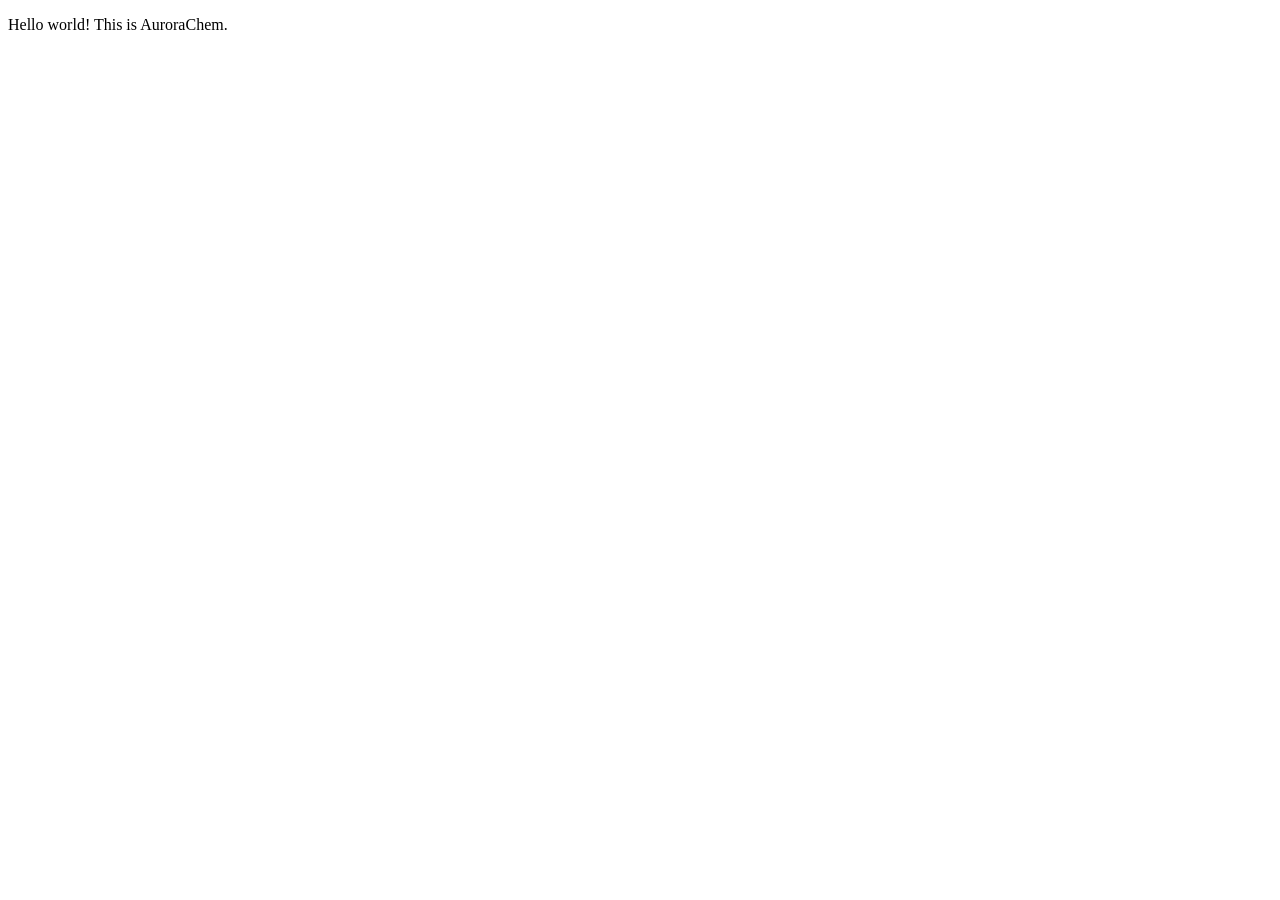
==== index.html @ a44dce05 "Updating website, A. Turner" ====
<!doctype html>
<html class="no-js" lang="">
    <head>
        <meta charset="utf-8">
        <meta http-equiv="x-ua-compatible" content="ie=edge">
        <title></title>
        <meta name="description" content="">
        <meta name="viewport" content="width=device-width, initial-scale=1">
        <link rel="apple-touch-icon" href="apple-touch-icon.png">
        
        <link rel="stylesheet" href="css/styles.css">
        <script src="js/modernizr-2.8.3.min.js"></script>
    </head>
    <body>
        <p>Hello world! This is AuroraChem.</p>


        <script src="https://ajax.googleapis.com/ajax/libs/jquery/2.2.4/jquery.min.js"></script>
        <script>window.jQuery || document.write('<script src="js/jquery-{{JQUERY_VERSION}}.min.js"><\/script>')</script>
        <script src="js/script.js"></script>
    </body>
</html>
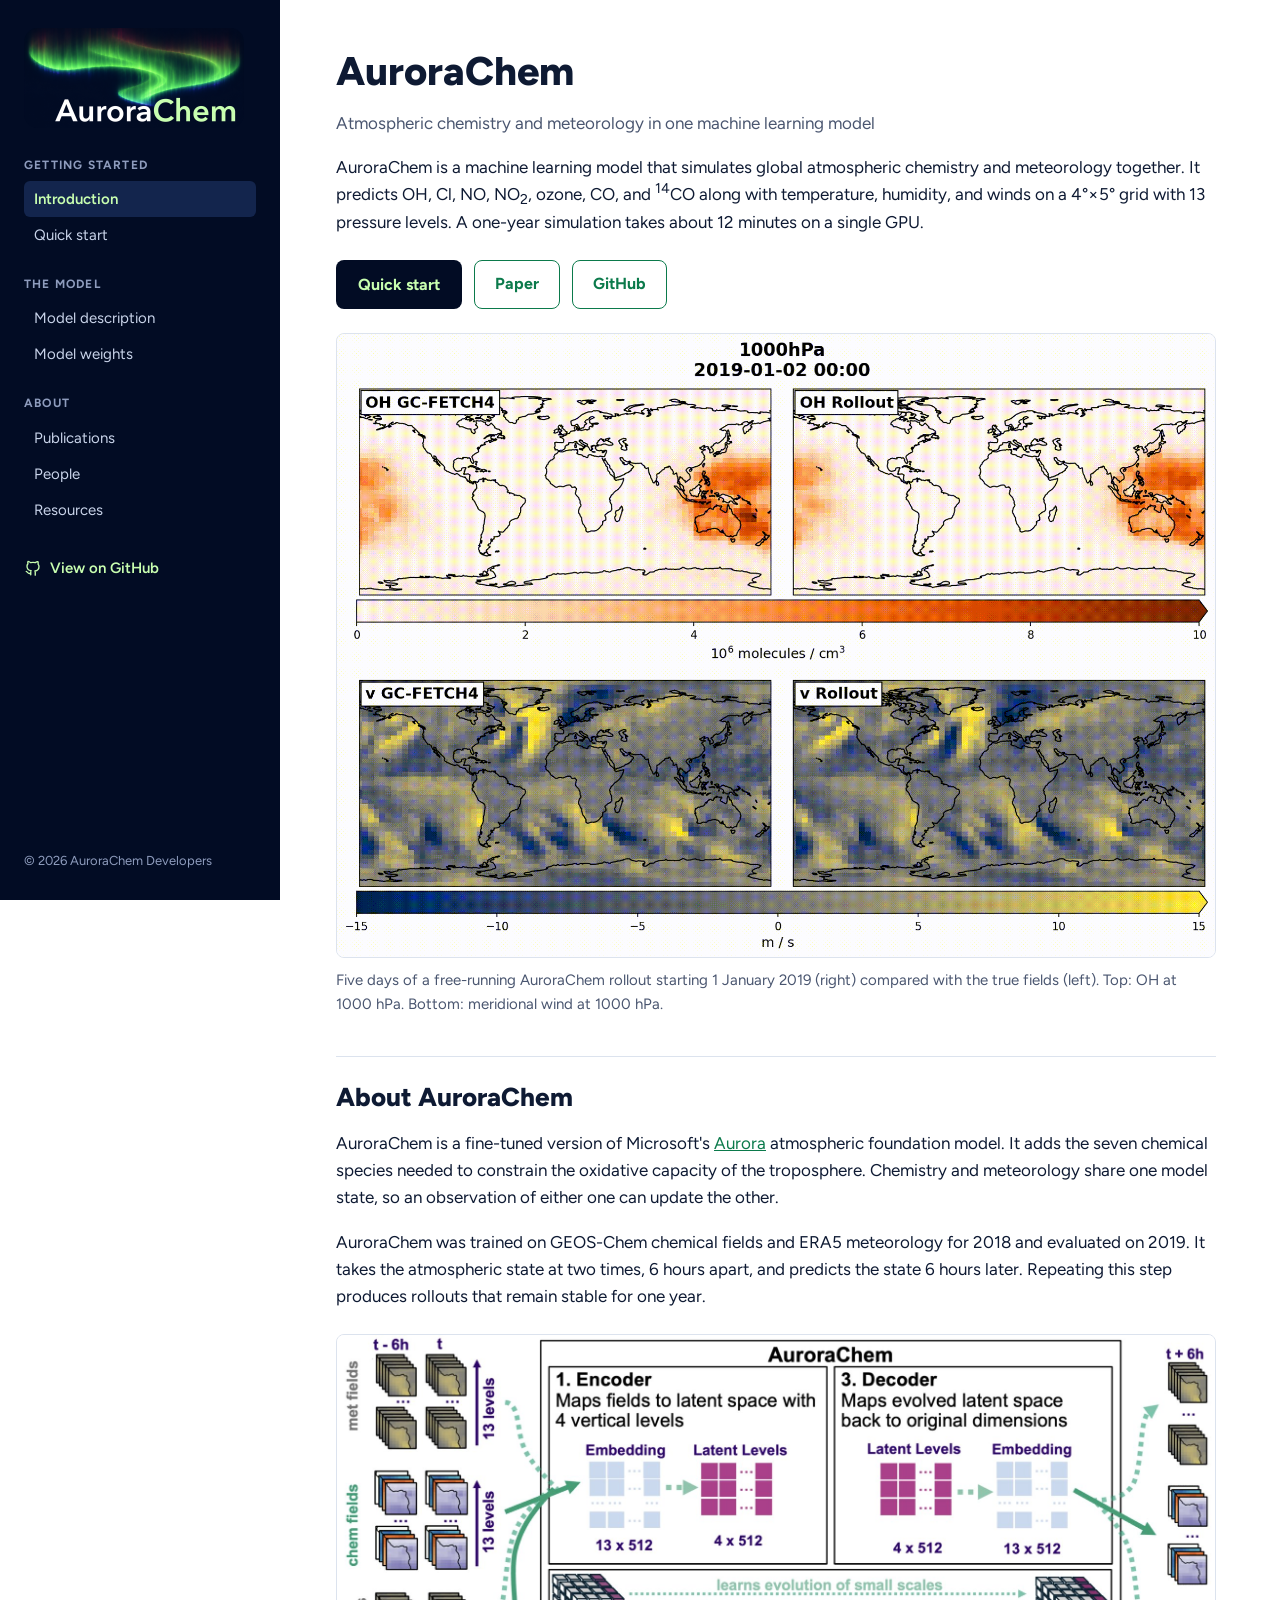
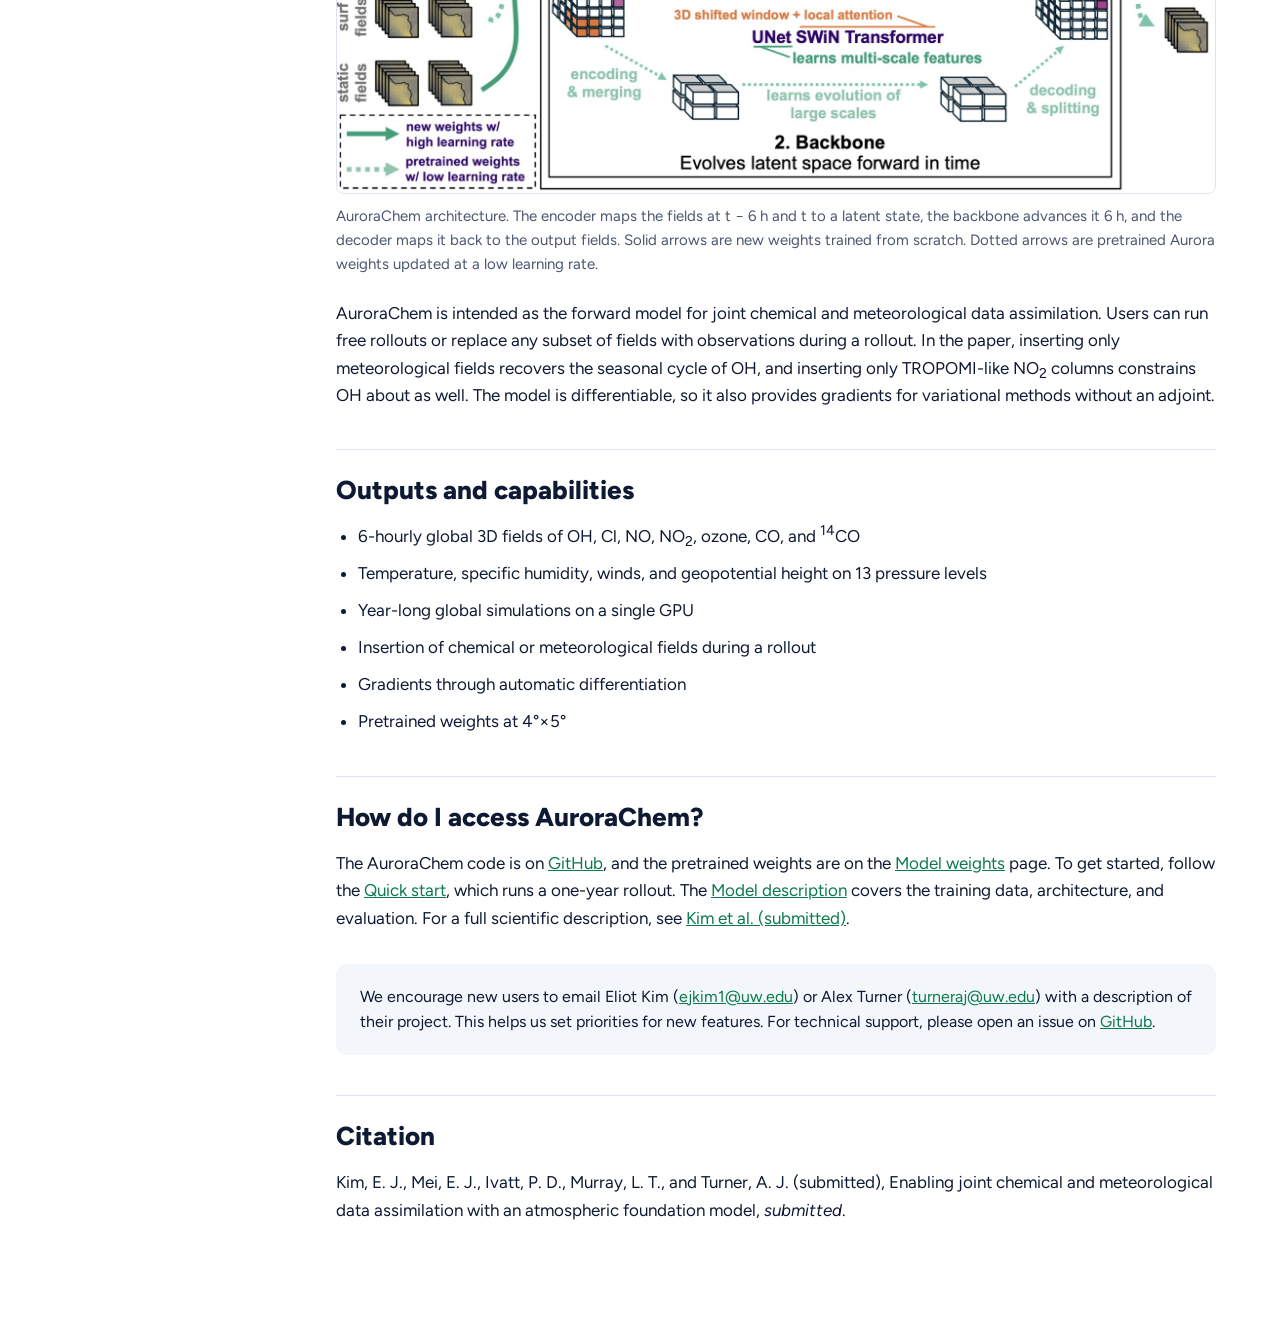
==== commit 31a06363: "Updating website, A. Turner" ====
--- a/index.html
+++ b/index.html
@@ -1,22 +1,110 @@
 <!doctype html>
-<html class="no-js" lang="">
-    <head>
-        <meta charset="utf-8">
-        <meta http-equiv="x-ua-compatible" content="ie=edge">
-        <title></title>
-        <meta name="description" content="">
-        <meta name="viewport" content="width=device-width, initial-scale=1">
-        <link rel="apple-touch-icon" href="apple-touch-icon.png">
-        
-        <link rel="stylesheet" href="css/styles.css">
-        <script src="js/modernizr-2.8.3.min.js"></script>
-    </head>
-    <body>
-        <p>Hello world! This is AuroraChem.</p>
+<html lang="en">
+<head>
+  <meta charset="utf-8">
+  <meta name="viewport" content="width=device-width, initial-scale=1">
+  <title>AuroraChem</title>
+  <meta name="description" content="AuroraChem is a machine learning model that simulates global atmospheric chemistry and meteorology together.">
+  <link rel="icon" href="images/logo.ico">
+  <link rel="preconnect" href="https://fonts.googleapis.com">
+  <link rel="preconnect" href="https://fonts.gstatic.com" crossorigin>
+  <link href="https://fonts.googleapis.com/css2?family=Figtree:wght@400;500;600;700;800&amp;family=JetBrains+Mono:wght@400;500&amp;display=swap" rel="stylesheet">
+  <link rel="stylesheet" href="css/style.css">
+</head>
+<body>
+  <div class="layout">
+    <aside class="sidebar" id="sidebar">
+      <div class="sidebar-top">
+        <a class="logo" href="index.html" aria-label="AuroraChem home">
+          <img src="images/logo-web.png" alt="AuroraChem" width="880" height="400">
+        </a>
+        <button class="menu-toggle" type="button" aria-label="Open menu" aria-expanded="false" aria-controls="sidebar-menu">
+          <svg width="22" height="22" viewBox="0 0 24 24" fill="none" stroke="currentColor" stroke-width="2" stroke-linecap="round" aria-hidden="true"><path d="M4 6h16M4 12h16M4 18h16"></path></svg>
+        </button>
+      </div>
+      <div class="sidebar-menu" id="sidebar-menu">
+      <nav class="nav" aria-label="Site">
+        <div>
+          <div class="nav-label">Getting started</div>
+          <a href="index.html" aria-current="page">Introduction</a>
+          <a href="quick-start.html">Quick start</a>
+        </div>
+        <div>
+          <div class="nav-label">The model</div>
+          <a href="model.html">Model description</a>
+          <a href="model-weights.html">Model weights</a>
+        </div>
+        <div>
+          <div class="nav-label">About</div>
+          <a href="publications.html">Publications</a>
+          <a href="people.html">People</a>
+          <a href="resources.html">Resources</a>
+        </div>
+      </nav>
+      <a class="github-link" href="https://github.com/AuroraChem"><svg width="18" height="18" viewBox="0 0 24 24" fill="none" stroke="currentColor" stroke-width="1.8" stroke-linecap="round" stroke-linejoin="round" aria-hidden="true"><path d="M9 19c-4 1.5-4-2-6-2.5m12 5v-3.5c0-1 .1-1.4-.5-2 2.8-.3 5.5-1.4 5.5-6a4.6 4.6 0 0 0-1.3-3.2 4.2 4.2 0 0 0-.1-3.2s-1.1-.3-3.5 1.3a12 12 0 0 0-6.2 0C6.5 2.8 5.4 3.1 5.4 3.1a4.2 4.2 0 0 0-.1 3.2A4.6 4.6 0 0 0 4 9.5c0 4.6 2.7 5.7 5.5 6-.6.6-.6 1.2-.5 2V21"></path></svg> View on GitHub</a>
+      <div class="copyright">&copy; 2026 AuroraChem Developers</div>
+      </div>
+    </aside>
 
+    <main class="content">
+      <div class="content-inner">
+        <h1>AuroraChem</h1>
+        <p class="lede">Atmospheric chemistry and meteorology in one machine learning model</p>
 
-        <script src="https://ajax.googleapis.com/ajax/libs/jquery/2.2.4/jquery.min.js"></script>
-        <script>window.jQuery || document.write('<script src="js/jquery-{{JQUERY_VERSION}}.min.js"><\/script>')</script>
-        <script src="js/script.js"></script>
-    </body>
+        <p>AuroraChem is a machine learning model that simulates global atmospheric chemistry and meteorology together. It predicts OH, Cl, NO, NO<sub>2</sub>, ozone, CO, and <sup>14</sup>CO along with temperature, humidity, and winds on a 4&deg;&times;5&deg; grid with 13 pressure levels. A one-year simulation takes about 12 minutes on a single GPU.</p>
+
+        <div class="button-row">
+          <a class="button button-primary" href="quick-start.html">Quick start</a>
+          <a class="button button-secondary" href="publications.html">Paper</a>
+          <a class="button button-secondary" href="https://github.com/AuroraChem">GitHub</a>
+        </div>
+
+        <figure>
+          <img src="images/vid1-aurora.gif" alt="Animation comparing true and AuroraChem fields of 1000 hPa OH and meridional wind over five days in January 2019" width="1648" height="1168">
+          <figcaption>Five days of a free-running AuroraChem rollout starting 1 January 2019 (right) compared with the true fields (left). Top: OH at 1000&nbsp;hPa. Bottom: meridional wind at 1000&nbsp;hPa.</figcaption>
+        </figure>
+
+        <h2>About AuroraChem</h2>
+        <p>AuroraChem is a fine-tuned version of Microsoft's <a href="https://github.com/microsoft/aurora">Aurora</a> atmospheric foundation model. It adds the seven chemical species needed to constrain the oxidative capacity of the troposphere. Chemistry and meteorology share one model state, so an observation of either one can update the other.</p>
+        <p>AuroraChem was trained on GEOS-Chem chemical fields and ERA5 meteorology for 2018 and evaluated on 2019. It takes the atmospheric state at two times, 6 hours apart, and predicts the state 6 hours later. Repeating this step produces rollouts that remain stable for one year.</p>
+        <figure>
+          <img src="images/fig1-architecture.jpg" alt="Schematic of the AuroraChem encoder, backbone, and decoder" width="1800" height="939" loading="lazy">
+          <figcaption>AuroraChem architecture. The encoder maps the fields at t&nbsp;&minus;&nbsp;6&nbsp;h and t to a latent state, the backbone advances it 6&nbsp;h, and the decoder maps it back to the output fields. Solid arrows are new weights trained from scratch. Dotted arrows are pretrained Aurora weights updated at a low learning rate.</figcaption>
+        </figure>
+        <p>AuroraChem is intended as the forward model for joint chemical and meteorological data assimilation. Users can run free rollouts or replace any subset of fields with observations during a rollout. In the paper, inserting only meteorological fields recovers the seasonal cycle of OH, and inserting only TROPOMI-like NO<sub>2</sub> columns constrains OH about as well. The model is differentiable, so it also provides gradients for variational methods without an adjoint.</p>
+
+        <h2>Outputs and capabilities</h2>
+        <ul>
+          <li>6-hourly global 3D fields of OH, Cl, NO, NO<sub>2</sub>, ozone, CO, and <sup>14</sup>CO</li>
+          <li>Temperature, specific humidity, winds, and geopotential height on 13 pressure levels</li>
+          <li>Year-long global simulations on a single GPU</li>
+          <li>Insertion of chemical or meteorological fields during a rollout</li>
+          <li>Gradients through automatic differentiation</li>
+          <li>Pretrained weights at 4&deg;&times;5&deg;</li>
+        </ul>
+
+        <h2>How do I access AuroraChem?</h2>
+        <p>The AuroraChem code is on <a href="https://github.com/AuroraChem">GitHub</a>, and the pretrained weights are on the <a href="model-weights.html">Model weights</a> page. To get started, follow the <a href="quick-start.html">Quick start</a>, which runs a one-year rollout. The <a href="model.html">Model description</a> covers the training data, architecture, and evaluation. For a full scientific description, see <a href="publications.html">Kim et al. (submitted)</a>.</p>
+
+        <div class="callout">
+          We encourage new users to email Eliot Kim (<a href="mailto:ejkim1@uw.edu">ejkim1@uw.edu</a>) or Alex Turner (<a href="mailto:turneraj@uw.edu">turneraj@uw.edu</a>) with a description of their project. This helps us set priorities for new features. For technical support, please open an issue on <a href="https://github.com/AuroraChem">GitHub</a>.
+        </div>
+
+        <h2>Citation</h2>
+        <p>Kim, E. J., Mei, E. J., Ivatt, P. D., Murray, L. T., and Turner, A. J. (submitted), Enabling joint chemical and meteorological data assimilation with an atmospheric foundation model, <i>submitted</i>.</p>
+      </div>
+    </main>
+  </div>
+  <script>
+    (function () {
+      var sb = document.getElementById('sidebar');
+      var btn = sb.querySelector('.menu-toggle');
+      btn.addEventListener('click', function () {
+        var open = sb.classList.toggle('open');
+        btn.setAttribute('aria-expanded', open ? 'true' : 'false');
+        btn.setAttribute('aria-label', open ? 'Close menu' : 'Open menu');
+      });
+    })();
+  </script>
+</body>
 </html>
--- a/css/style.css
+++ b/css/style.css
@@ -0,0 +1,364 @@
+/* AuroraChem site styles */
+
+:root {
+  --navy: #020C24;
+  --navy-2: #13254D;
+  --ink: #0E1A33;
+  --muted: #4A5670;
+  --line: #DCE3EE;
+  --surface: #F3F6FA;
+  --green: #0B7A4B;
+  --green-dark: #075C38;
+  --aurora: #C8FFB0;
+  --side-text: #C9D4EA;
+  --side-label: #8E9CBD;
+  --mono: "JetBrains Mono", ui-monospace, SFMono-Regular, Menlo, monospace;
+}
+
+* { box-sizing: border-box; }
+
+html { scroll-behavior: smooth; }
+
+body {
+  margin: 0;
+  font-family: "Figtree", system-ui, -apple-system, "Segoe UI", sans-serif;
+  color: var(--ink);
+  background: #FFFFFF;
+  line-height: 1.6;
+}
+
+a { color: var(--green); }
+a:hover { color: var(--green-dark); }
+
+img { max-width: 100%; height: auto; display: block; }
+
+/* ---------- Layout ---------- */
+
+.layout {
+  display: flex;
+  min-height: 100vh;
+}
+
+.sidebar {
+  flex: 0 0 280px;
+  background: var(--navy);
+  color: var(--side-text);
+  padding: 28px 24px;
+  display: flex;
+  flex-direction: column;
+  gap: 28px;
+  position: sticky;
+  top: 0;
+  height: 100vh;
+  overflow-y: auto;
+}
+
+.sidebar .logo img { width: 100%; max-width: 220px; }
+
+.nav { display: flex; flex-direction: column; gap: 22px; font-size: 15px; }
+
+.nav-label {
+  font-size: 12px;
+  font-weight: 700;
+  letter-spacing: 0.1em;
+  text-transform: uppercase;
+  color: var(--side-label);
+  margin-bottom: 6px;
+}
+
+.nav a {
+  display: block;
+  padding: 6px 10px;
+  border-radius: 6px;
+  color: var(--side-text);
+  text-decoration: none;
+}
+
+.nav a:hover { background: var(--navy-2); color: #FFFFFF; }
+
+.nav a[aria-current="page"] {
+  background: var(--navy-2);
+  color: var(--aurora);
+  font-weight: 600;
+}
+
+.github-link {
+  display: inline-flex;
+  align-items: center;
+  gap: 8px;
+  color: var(--aurora);
+  text-decoration: none;
+  font-weight: 600;
+  font-size: 15px;
+}
+
+.github-link:hover { color: #FFFFFF; }
+
+.copyright { font-size: 13px; color: var(--side-label); margin-top: auto; }
+
+.content {
+  flex: 1 1 auto;
+  min-width: 0;
+  padding: 48px clamp(20px, 5vw, 56px) 88px;
+}
+
+.content-inner { max-width: 880px; }
+.content-inner.wide { max-width: 1100px; }
+
+/* Mobile: sidebar becomes a top bar with a toggle menu */
+.menu-toggle { display: none; }
+
+@media (max-width: 860px) {
+  .layout { flex-direction: column; }
+  .sidebar {
+    position: static;
+    height: auto;
+    flex: none;
+    padding: 16px 20px;
+    gap: 16px;
+  }
+  .sidebar-top {
+    display: flex;
+    align-items: center;
+    justify-content: space-between;
+    gap: 16px;
+  }
+  .sidebar .logo img { max-width: 150px; }
+  .menu-toggle {
+    display: inline-flex;
+    align-items: center;
+    justify-content: center;
+    width: 44px;
+    height: 44px;
+    background: transparent;
+    border: 1.5px solid #5D6E94;
+    border-radius: 8px;
+    color: var(--aurora);
+    cursor: pointer;
+  }
+  .sidebar-menu { display: none; flex-direction: column; gap: 20px; }
+  .sidebar.open .sidebar-menu { display: flex; }
+  .copyright { margin-top: 0; }
+}
+
+@media (min-width: 861px) {
+  .sidebar-menu { display: flex; flex-direction: column; gap: 28px; flex: 1; }
+}
+
+/* ---------- Typography ---------- */
+
+h1 { margin: 0 0 16px; font-size: clamp(30px, 4vw, 40px); font-weight: 800; line-height: 1.15; }
+h2 {
+  margin: 40px 0 12px;
+  padding-top: 24px;
+  border-top: 1px solid var(--line);
+  font-size: 26px;
+  font-weight: 800;
+  line-height: 1.25;
+}
+h3 { margin: 0 0 8px; font-size: 18px; font-weight: 700; }
+
+.lede { font-size: 18px; color: var(--muted); margin: 0 0 8px; }
+
+.content p, .content li { font-size: 17px; }
+.content ul, .content ol { padding-left: 22px; }
+.content li + li { margin-top: 10px; }
+
+.muted { color: var(--muted); }
+
+sub, sup { line-height: 0; }
+
+/* ---------- Components ---------- */
+
+.button-row { display: flex; flex-wrap: wrap; gap: 12px; margin: 24px 0 8px; }
+
+.button {
+  display: inline-block;
+  padding: 12px 22px;
+  border-radius: 8px;
+  font-weight: 700;
+  font-size: 16px;
+  text-decoration: none;
+}
+
+.button-primary { background: var(--navy); color: var(--aurora); }
+.button-primary:hover { background: var(--navy-2); color: var(--aurora); }
+
+.button-secondary { color: var(--green); border: 1.5px solid var(--green); padding: 10.5px 20px; }
+.button-secondary:hover { background: var(--surface); }
+
+figure { margin: 24px 0; }
+figure img { border: 1px solid var(--line); border-radius: 8px; width: 100%; }
+figcaption { margin-top: 10px; font-size: 15px; color: var(--muted); }
+
+.stat-grid {
+  display: grid;
+  grid-template-columns: repeat(auto-fit, minmax(220px, 1fr));
+  gap: 16px;
+  margin: 20px 0;
+}
+
+.stat {
+  background: var(--surface);
+  border-radius: 10px;
+  padding: 18px 20px;
+}
+
+.stat-label { font-size: 15px; color: var(--muted); }
+.stat-value { font-size: 30px; font-weight: 800; line-height: 1.2; }
+.stat-note { font-size: 15px; color: var(--muted); margin-left: 8px; font-weight: 400; }
+
+.card-grid {
+  display: grid;
+  grid-template-columns: repeat(auto-fit, minmax(280px, 1fr));
+  gap: 16px;
+  margin: 20px 0;
+}
+
+.card {
+  border: 1px solid var(--line);
+  border-radius: 10px;
+  padding: 20px 22px;
+}
+
+.card ul { margin: 0; padding-left: 20px; }
+.card li { font-size: 16px; color: var(--muted); }
+.card li + li { margin-top: 6px; }
+
+a.card { display: block; text-decoration: none; color: var(--ink); }
+a.card:hover { border-color: var(--green); background: var(--surface); }
+a.card .card-title { font-size: 18px; font-weight: 700; color: var(--green); }
+a.card .card-text { font-size: 15px; color: var(--muted); }
+
+.callout {
+  background: var(--surface);
+  border-radius: 10px;
+  padding: 20px 24px;
+  margin: 32px 0 0;
+  font-size: 16px;
+}
+
+pre, code { font-family: var(--mono); }
+
+pre {
+  margin: 0;
+  background: var(--navy);
+  color: #E6ECF7;
+  border-radius: 8px;
+  padding: 16px 20px;
+  font-size: 14px;
+  line-height: 1.55;
+  overflow-x: auto;
+}
+
+:not(pre) > code {
+  background: var(--surface);
+  border-radius: 4px;
+  padding: 1px 6px;
+  font-size: 0.9em;
+}
+
+.table-wrap {
+  overflow-x: auto;
+  border: 1px solid var(--line);
+  border-radius: 10px;
+  margin: 16px 0;
+}
+
+table { width: 100%; border-collapse: collapse; font-size: 15px; min-width: 620px; }
+th { text-align: left; background: var(--surface); font-weight: 700; }
+th, td { padding: 12px 16px; vertical-align: top; }
+tbody tr { border-top: 1px solid var(--line); }
+
+.badge {
+  display: inline-block;
+  font-size: 13px;
+  font-weight: 700;
+  color: var(--navy);
+  background: var(--aurora);
+  border-radius: 4px;
+  padding: 2px 8px;
+}
+
+/* Quick start steps */
+.content .steps { list-style: none; padding: 0; margin: 32px 0 0; counter-reset: step; }
+.steps > li { display: flex; gap: 20px; margin: 0 0 36px; counter-increment: step; }
+.steps > li::before {
+  content: counter(step);
+  flex: 0 0 40px;
+  height: 40px;
+  border-radius: 50%;
+  background: var(--navy);
+  color: var(--aurora);
+  display: flex;
+  align-items: center;
+  justify-content: center;
+  font-weight: 800;
+}
+.steps .step-body { flex: 1; min-width: 0; }
+.steps h3 { font-size: 22px; margin: 4px 0 8px; }
+
+/* Model page: overview text with an on-this-page list beside it */
+.overview-toc { display: flex; flex-wrap: wrap; gap: 24px 48px; align-items: flex-start; }
+.overview-text { flex: 999 1 420px; min-width: 0; }
+.overview-text h2 { margin-top: 0; padding-top: 0; border-top: 0; }
+.toc { flex: 1 1 180px; max-width: 240px; font-size: 15px; padding-top: 8px; }
+.toc-label { font-size: 12px; font-weight: 700; letter-spacing: 0.1em; text-transform: uppercase; color: var(--muted); margin-bottom: 10px; }
+.toc a { display: block; padding: 4px 0 4px 14px; text-decoration: none; border-left: 1px solid var(--line); }
+.toc a:hover { border-left-color: var(--green); }
+
+@media (max-width: 860px) {
+  .toc { max-width: none; }
+}
+
+/* Publications */
+.content .pub-list { list-style: none; padding: 0; margin: 16px 0; }
+.pub-list li { padding: 16px 0; border-bottom: 1px solid var(--line); margin: 0; }
+.pub-list li:last-child { border-bottom: 0; }
+
+.pub-feature {
+  display: flex;
+  flex-wrap: wrap;
+  gap: 20px;
+  align-items: flex-start;
+  border: 1px solid var(--line);
+  border-radius: 12px;
+  padding: 24px;
+  margin: 16px 0;
+}
+.pub-feature .pub-text { flex: 1 1 420px; min-width: 0; }
+.pub-feature img { flex: 0 0 200px; width: 200px; border: 1px solid var(--line); border-radius: 6px; }
+.pub-title { font-size: 19px; font-weight: 700; line-height: 1.35; margin: 8px 0 6px; }
+
+/* People */
+.people-grid {
+  display: grid;
+  grid-template-columns: repeat(auto-fill, minmax(190px, 1fr));
+  gap: 32px 24px;
+  margin: 32px 0;
+}
+.person { text-align: center; }
+.avatar {
+  width: 140px;
+  height: 140px;
+  margin: 0 auto 14px;
+  border-radius: 50%;
+  background: var(--navy-2);
+  color: var(--aurora);
+  display: flex;
+  align-items: center;
+  justify-content: center;
+  font-size: 40px;
+  font-weight: 800;
+  object-fit: cover;
+}
+.person-name { font-size: 18px; font-weight: 700; }
+.person-affil { font-size: 15px; color: var(--muted); }
+
+.contact {
+  display: flex;
+  flex-wrap: wrap;
+  justify-content: space-between;
+  align-items: center;
+  gap: 16px;
+}
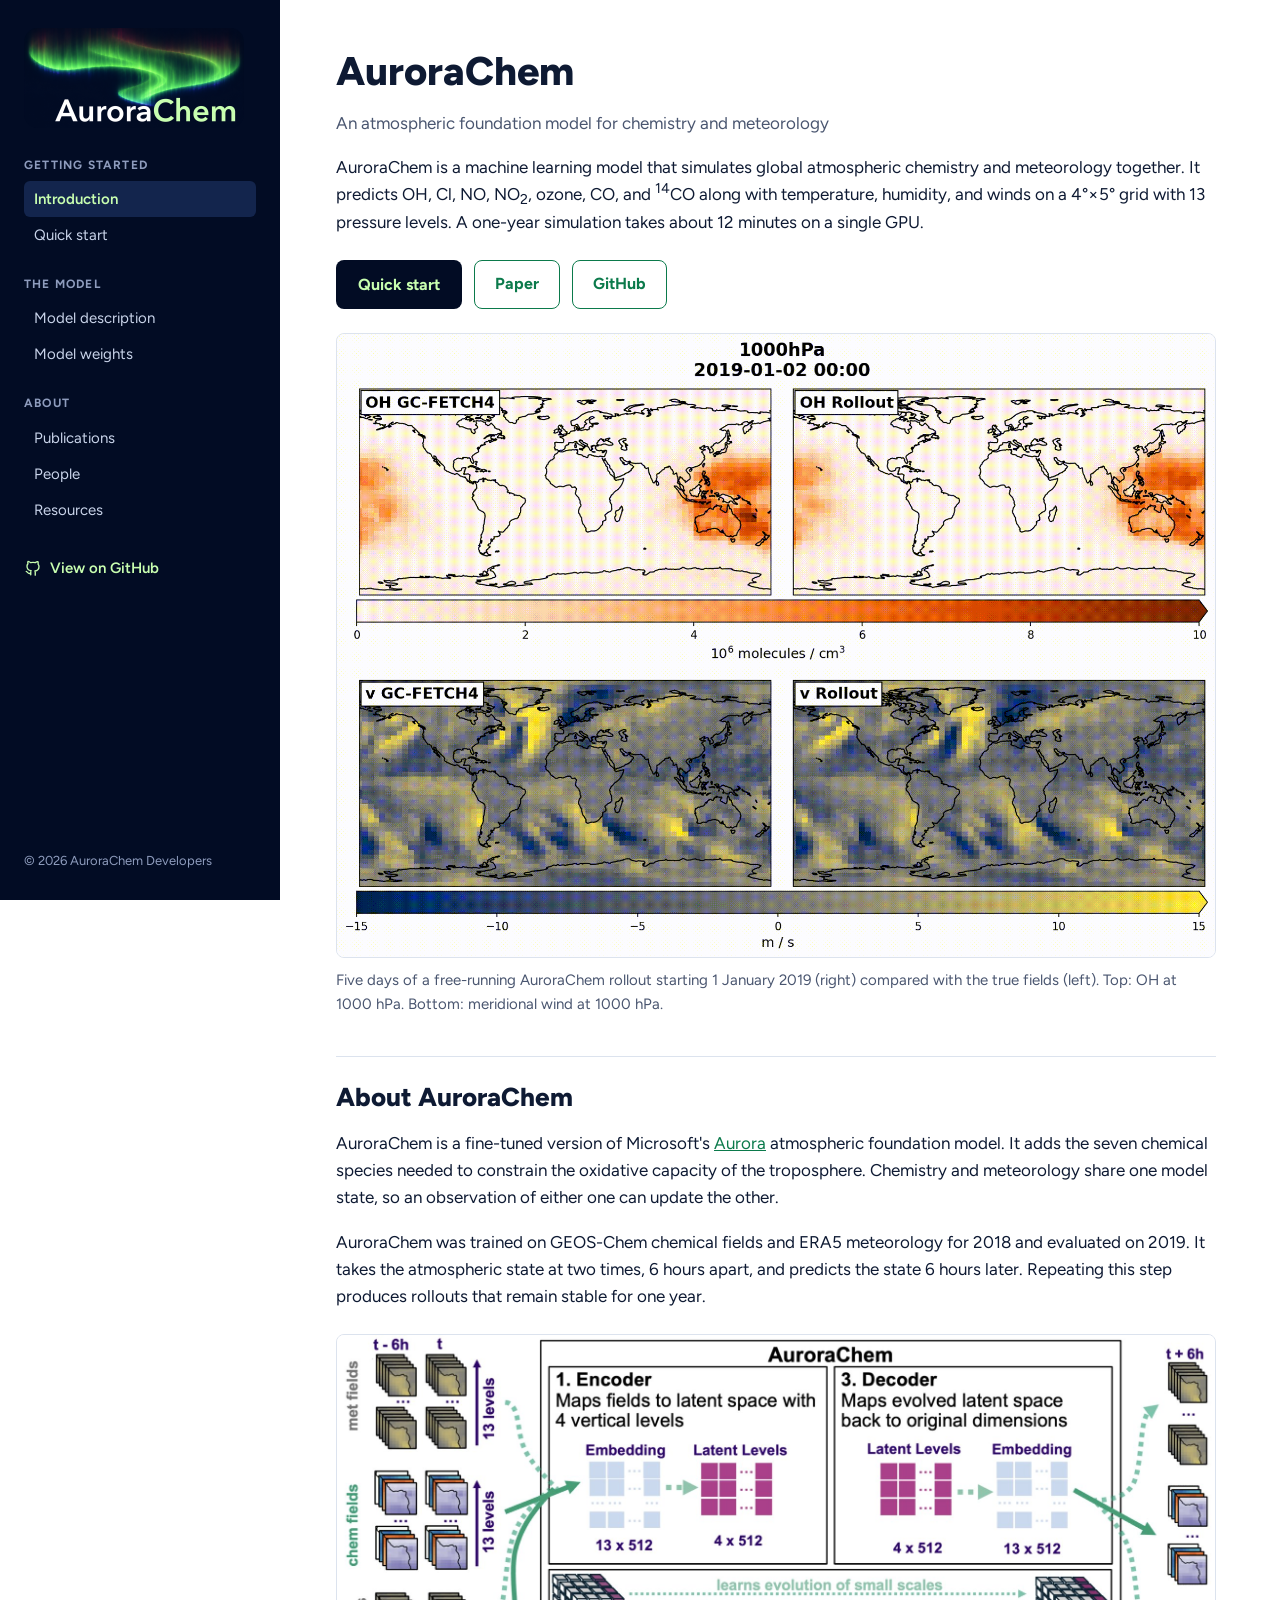
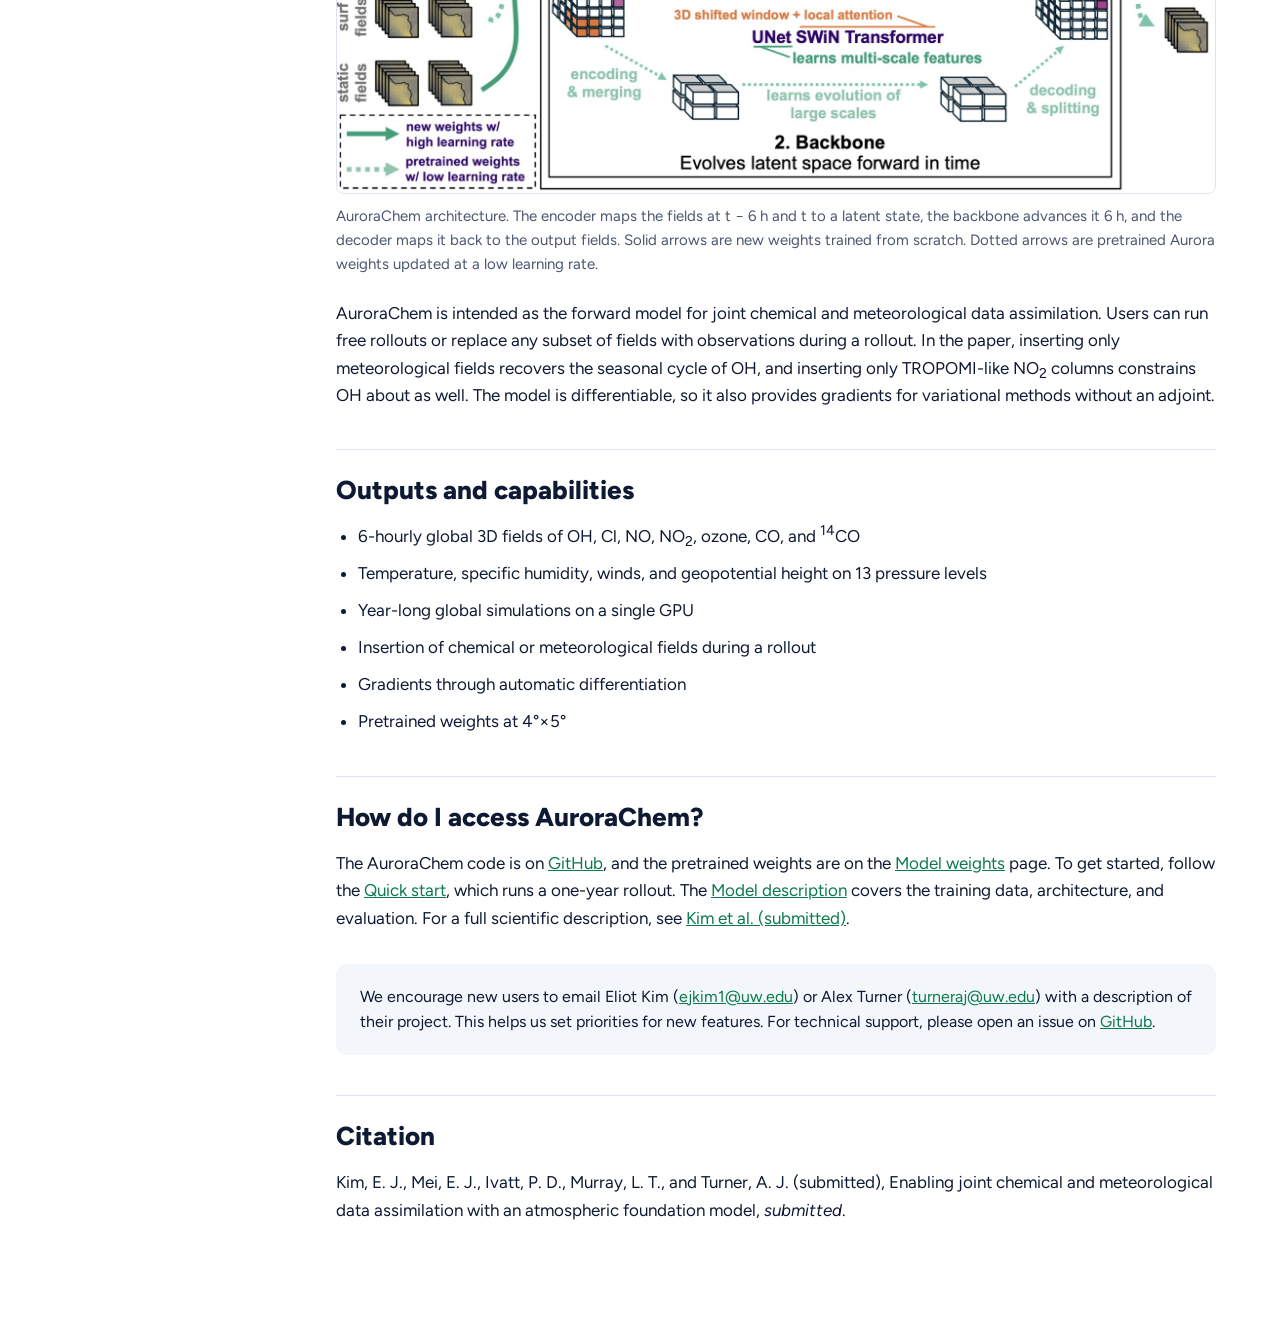
==== commit 59f7d4d9: "Updating website, A. Turner" ====
--- a/index.html
+++ b/index.html
@@ -41,7 +41,7 @@
           <a href="resources.html">Resources</a>
         </div>
       </nav>
-      <a class="github-link" href="https://github.com/AuroraChem"><svg width="18" height="18" viewBox="0 0 24 24" fill="none" stroke="currentColor" stroke-width="1.8" stroke-linecap="round" stroke-linejoin="round" aria-hidden="true"><path d="M9 19c-4 1.5-4-2-6-2.5m12 5v-3.5c0-1 .1-1.4-.5-2 2.8-.3 5.5-1.4 5.5-6a4.6 4.6 0 0 0-1.3-3.2 4.2 4.2 0 0 0-.1-3.2s-1.1-.3-3.5 1.3a12 12 0 0 0-6.2 0C6.5 2.8 5.4 3.1 5.4 3.1a4.2 4.2 0 0 0-.1 3.2A4.6 4.6 0 0 0 4 9.5c0 4.6 2.7 5.7 5.5 6-.6.6-.6 1.2-.5 2V21"></path></svg> View on GitHub</a>
+      <a class="github-link" href="https://github.com/AuroraChem/AuroraChem"><svg width="18" height="18" viewBox="0 0 24 24" fill="none" stroke="currentColor" stroke-width="1.8" stroke-linecap="round" stroke-linejoin="round" aria-hidden="true"><path d="M9 19c-4 1.5-4-2-6-2.5m12 5v-3.5c0-1 .1-1.4-.5-2 2.8-.3 5.5-1.4 5.5-6a4.6 4.6 0 0 0-1.3-3.2 4.2 4.2 0 0 0-.1-3.2s-1.1-.3-3.5 1.3a12 12 0 0 0-6.2 0C6.5 2.8 5.4 3.1 5.4 3.1a4.2 4.2 0 0 0-.1 3.2A4.6 4.6 0 0 0 4 9.5c0 4.6 2.7 5.7 5.5 6-.6.6-.6 1.2-.5 2V21"></path></svg> View on GitHub</a>
       <div class="copyright">&copy; 2026 AuroraChem Developers</div>
       </div>
     </aside>
@@ -49,14 +49,14 @@
     <main class="content">
       <div class="content-inner">
         <h1>AuroraChem</h1>
-        <p class="lede">Atmospheric chemistry and meteorology in one machine learning model</p>
+        <p class="lede">An atmospheric foundation model for chemistry and meteorology</p>
 
         <p>AuroraChem is a machine learning model that simulates global atmospheric chemistry and meteorology together. It predicts OH, Cl, NO, NO<sub>2</sub>, ozone, CO, and <sup>14</sup>CO along with temperature, humidity, and winds on a 4&deg;&times;5&deg; grid with 13 pressure levels. A one-year simulation takes about 12 minutes on a single GPU.</p>
 
         <div class="button-row">
           <a class="button button-primary" href="quick-start.html">Quick start</a>
           <a class="button button-secondary" href="publications.html">Paper</a>
-          <a class="button button-secondary" href="https://github.com/AuroraChem">GitHub</a>
+          <a class="button button-secondary" href="https://github.com/AuroraChem/AuroraChem">GitHub</a>
         </div>
 
         <figure>
@@ -84,10 +84,10 @@
         </ul>
 
         <h2>How do I access AuroraChem?</h2>
-        <p>The AuroraChem code is on <a href="https://github.com/AuroraChem">GitHub</a>, and the pretrained weights are on the <a href="model-weights.html">Model weights</a> page. To get started, follow the <a href="quick-start.html">Quick start</a>, which runs a one-year rollout. The <a href="model.html">Model description</a> covers the training data, architecture, and evaluation. For a full scientific description, see <a href="publications.html">Kim et al. (submitted)</a>.</p>
+        <p>The AuroraChem code is on <a href="https://github.com/AuroraChem/AuroraChem">GitHub</a>, and the pretrained weights are on the <a href="model-weights.html">Model weights</a> page. To get started, follow the <a href="quick-start.html">Quick start</a>, which runs a one-year rollout. The <a href="model.html">Model description</a> covers the training data, architecture, and evaluation. For a full scientific description, see <a href="publications.html">Kim et al. (submitted)</a>.</p>
 
         <div class="callout">
-          We encourage new users to email Eliot Kim (<a href="mailto:ejkim1@uw.edu">ejkim1@uw.edu</a>) or Alex Turner (<a href="mailto:turneraj@uw.edu">turneraj@uw.edu</a>) with a description of their project. This helps us set priorities for new features. For technical support, please open an issue on <a href="https://github.com/AuroraChem">GitHub</a>.
+          We encourage new users to email Eliot Kim (<a href="mailto:ejkim1@uw.edu">ejkim1@uw.edu</a>) or Alex Turner (<a href="mailto:turneraj@uw.edu">turneraj@uw.edu</a>) with a description of their project. This helps us set priorities for new features. For technical support, please open an issue on <a href="https://github.com/AuroraChem/AuroraChem">GitHub</a>.
         </div>
 
         <h2>Citation</h2>
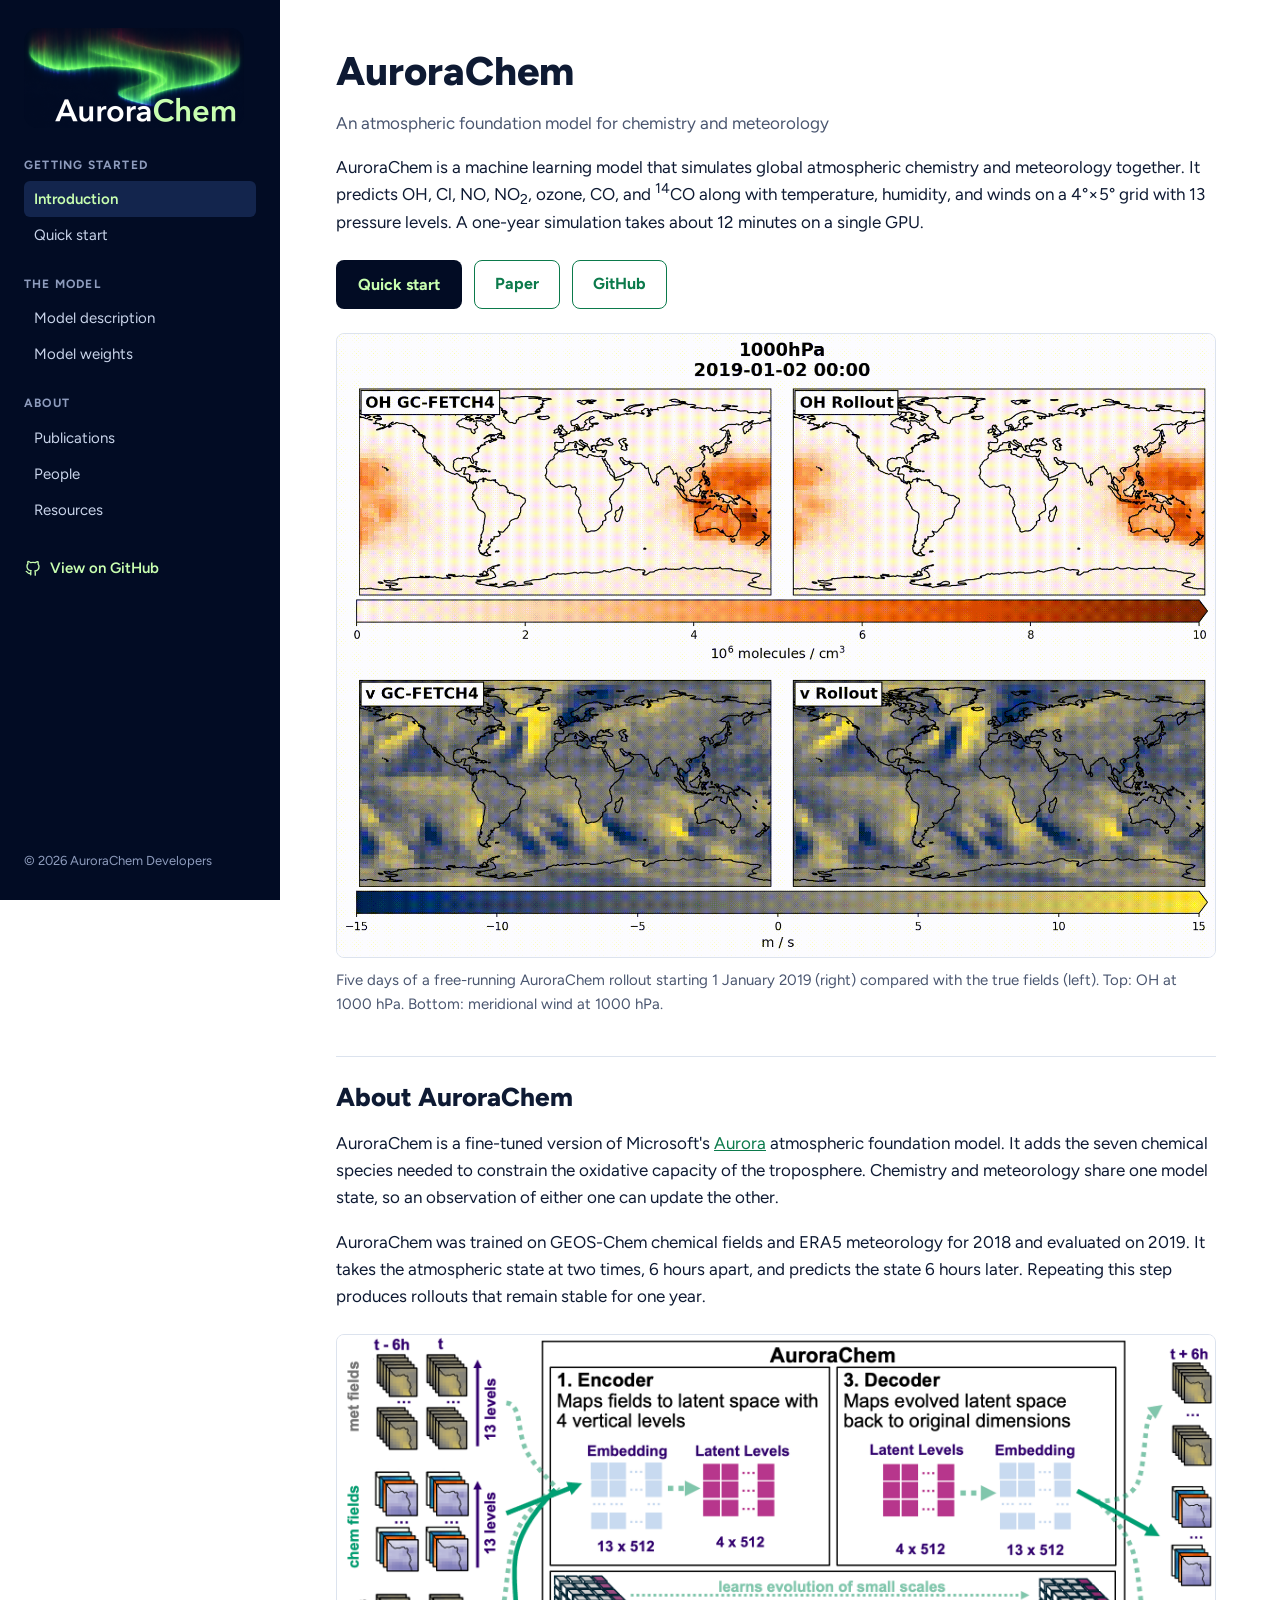
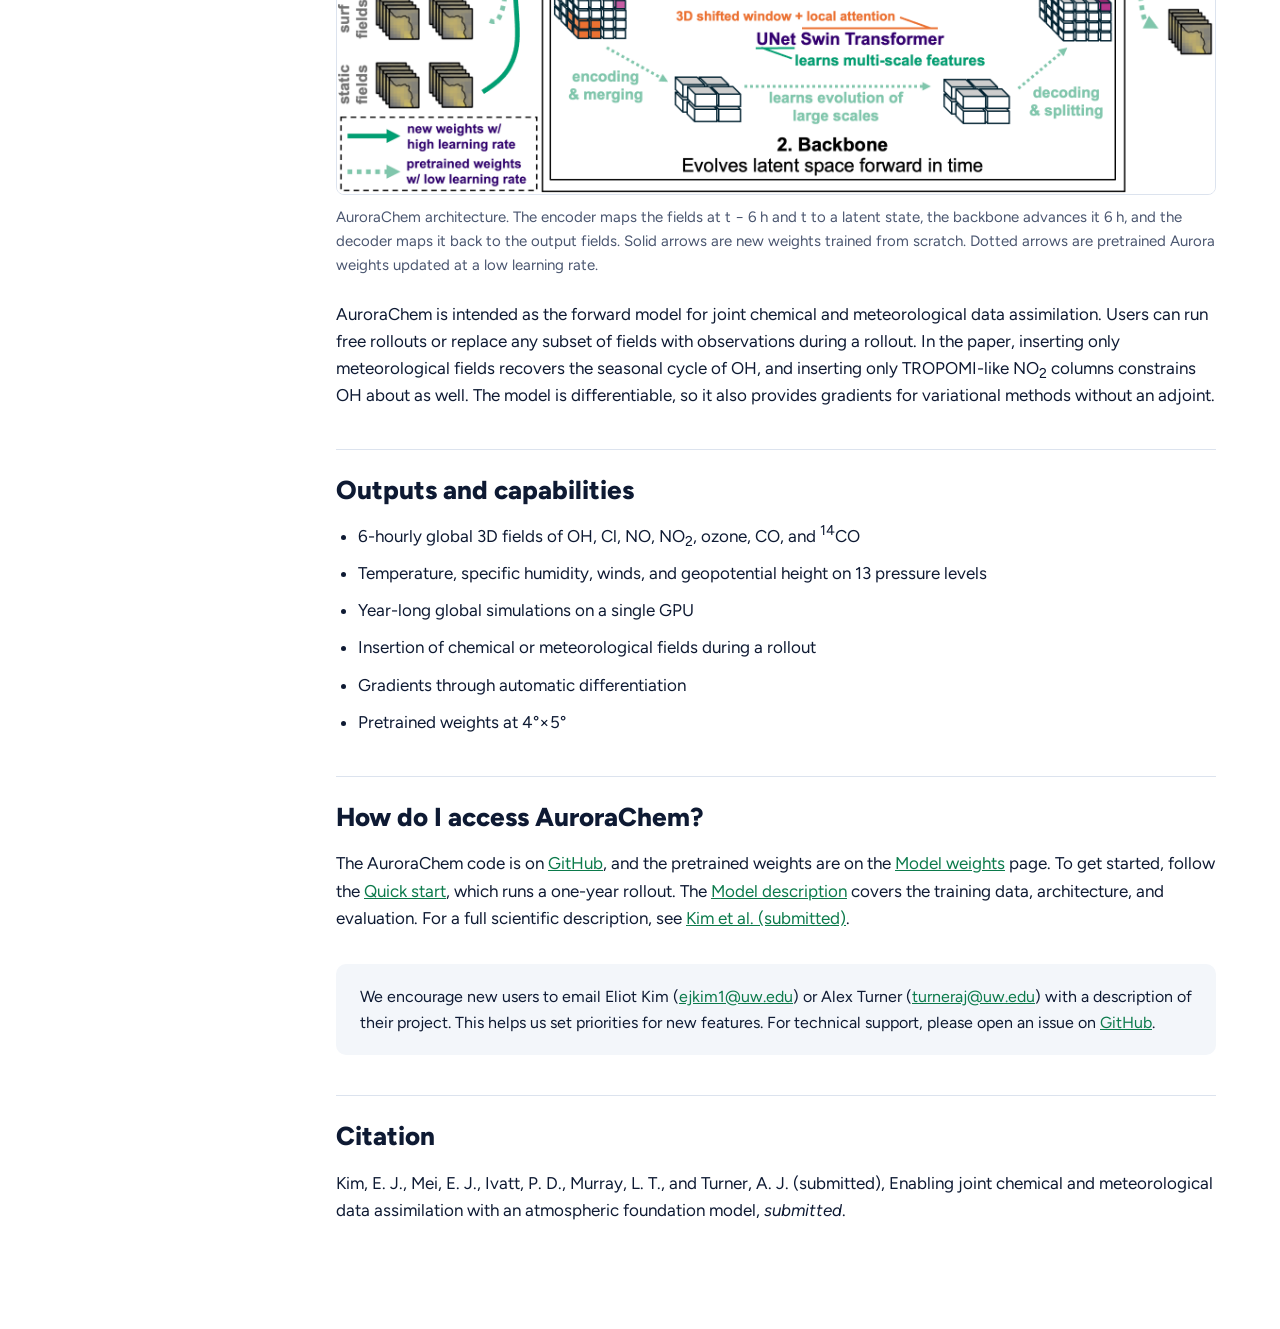
==== commit ca134bae: "Updating website, A. Turner" ====
--- a/index.html
+++ b/index.html
@@ -68,7 +68,7 @@
         <p>AuroraChem is a fine-tuned version of Microsoft's <a href="https://github.com/microsoft/aurora">Aurora</a> atmospheric foundation model. It adds the seven chemical species needed to constrain the oxidative capacity of the troposphere. Chemistry and meteorology share one model state, so an observation of either one can update the other.</p>
         <p>AuroraChem was trained on GEOS-Chem chemical fields and ERA5 meteorology for 2018 and evaluated on 2019. It takes the atmospheric state at two times, 6 hours apart, and predicts the state 6 hours later. Repeating this step produces rollouts that remain stable for one year.</p>
         <figure>
-          <img src="images/fig1-architecture.jpg" alt="Schematic of the AuroraChem encoder, backbone, and decoder" width="1800" height="939" loading="lazy">
+          <img src="images/fig1-architecture.png" alt="Schematic of the AuroraChem encoder, backbone, and decoder" width="1800" height="939" loading="lazy">
           <figcaption>AuroraChem architecture. The encoder maps the fields at t&nbsp;&minus;&nbsp;6&nbsp;h and t to a latent state, the backbone advances it 6&nbsp;h, and the decoder maps it back to the output fields. Solid arrows are new weights trained from scratch. Dotted arrows are pretrained Aurora weights updated at a low learning rate.</figcaption>
         </figure>
         <p>AuroraChem is intended as the forward model for joint chemical and meteorological data assimilation. Users can run free rollouts or replace any subset of fields with observations during a rollout. In the paper, inserting only meteorological fields recovers the seasonal cycle of OH, and inserting only TROPOMI-like NO<sub>2</sub> columns constrains OH about as well. The model is differentiable, so it also provides gradients for variational methods without an adjoint.</p>
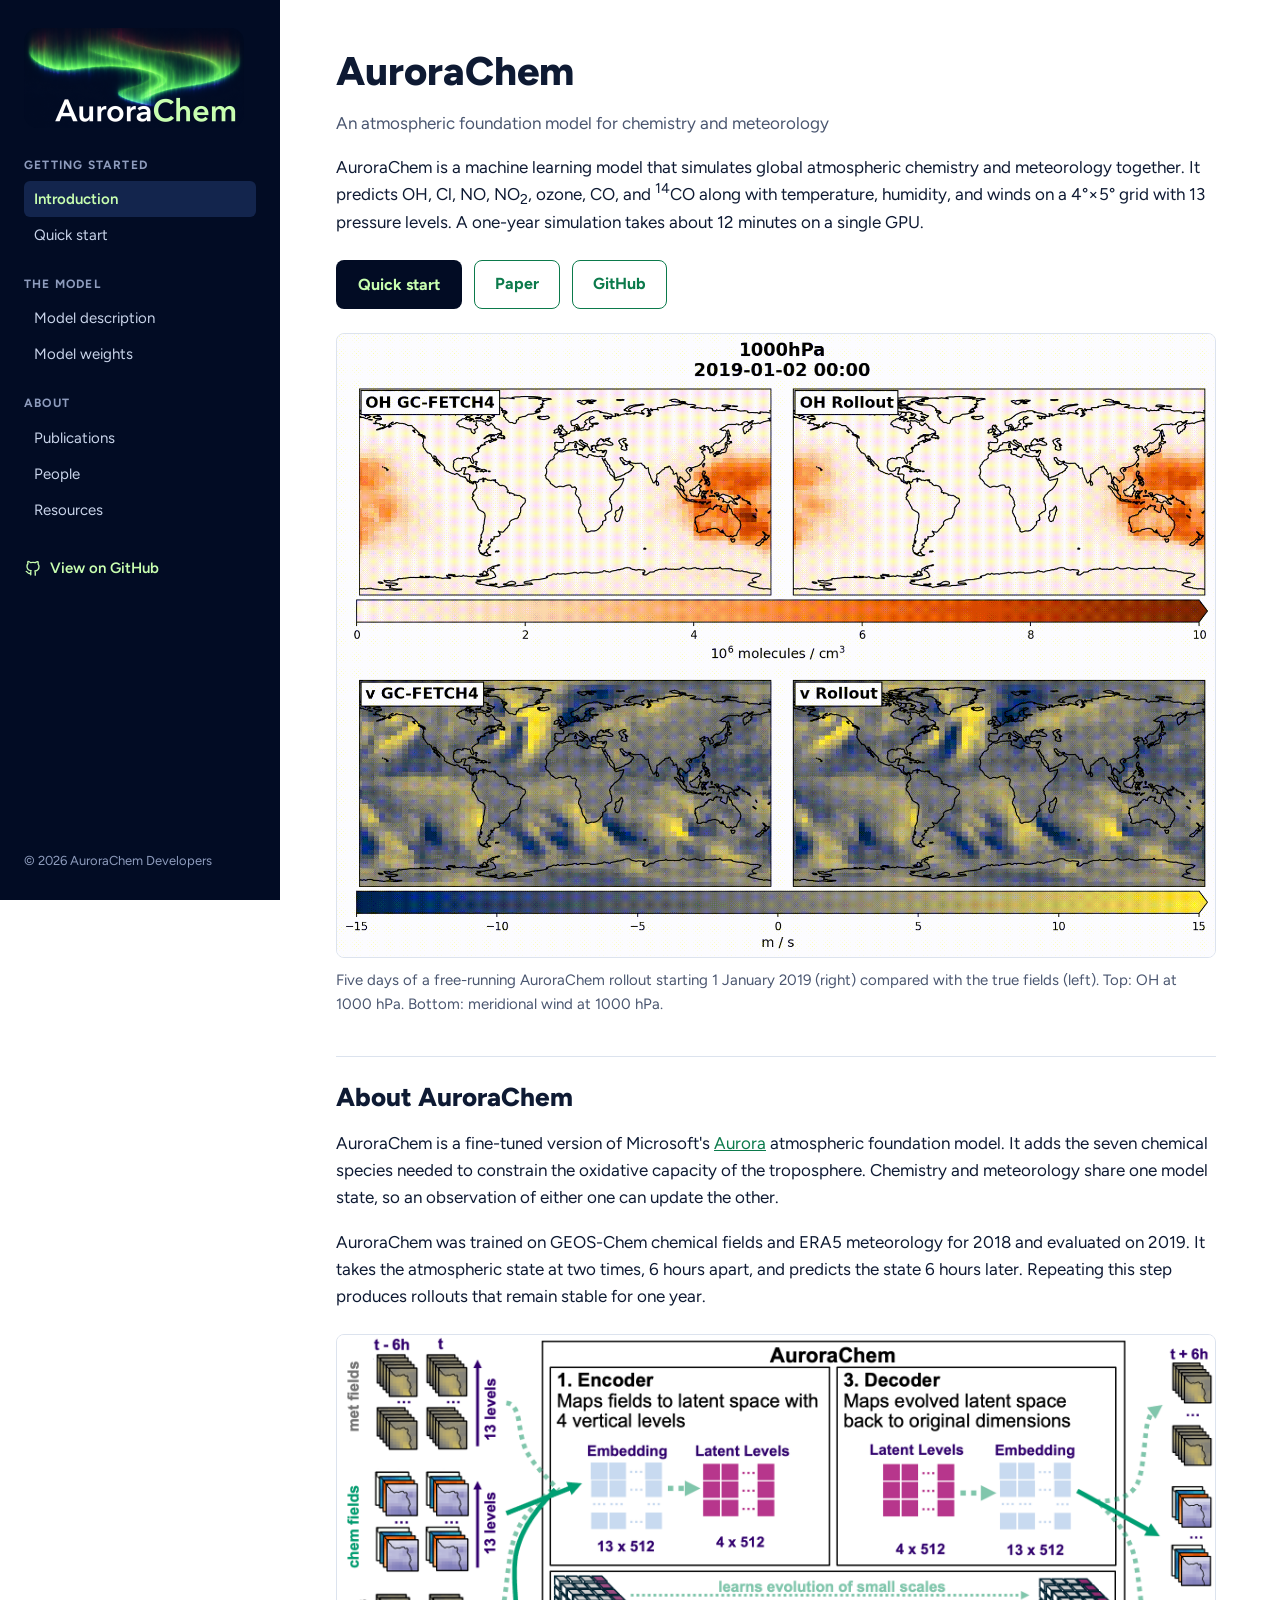
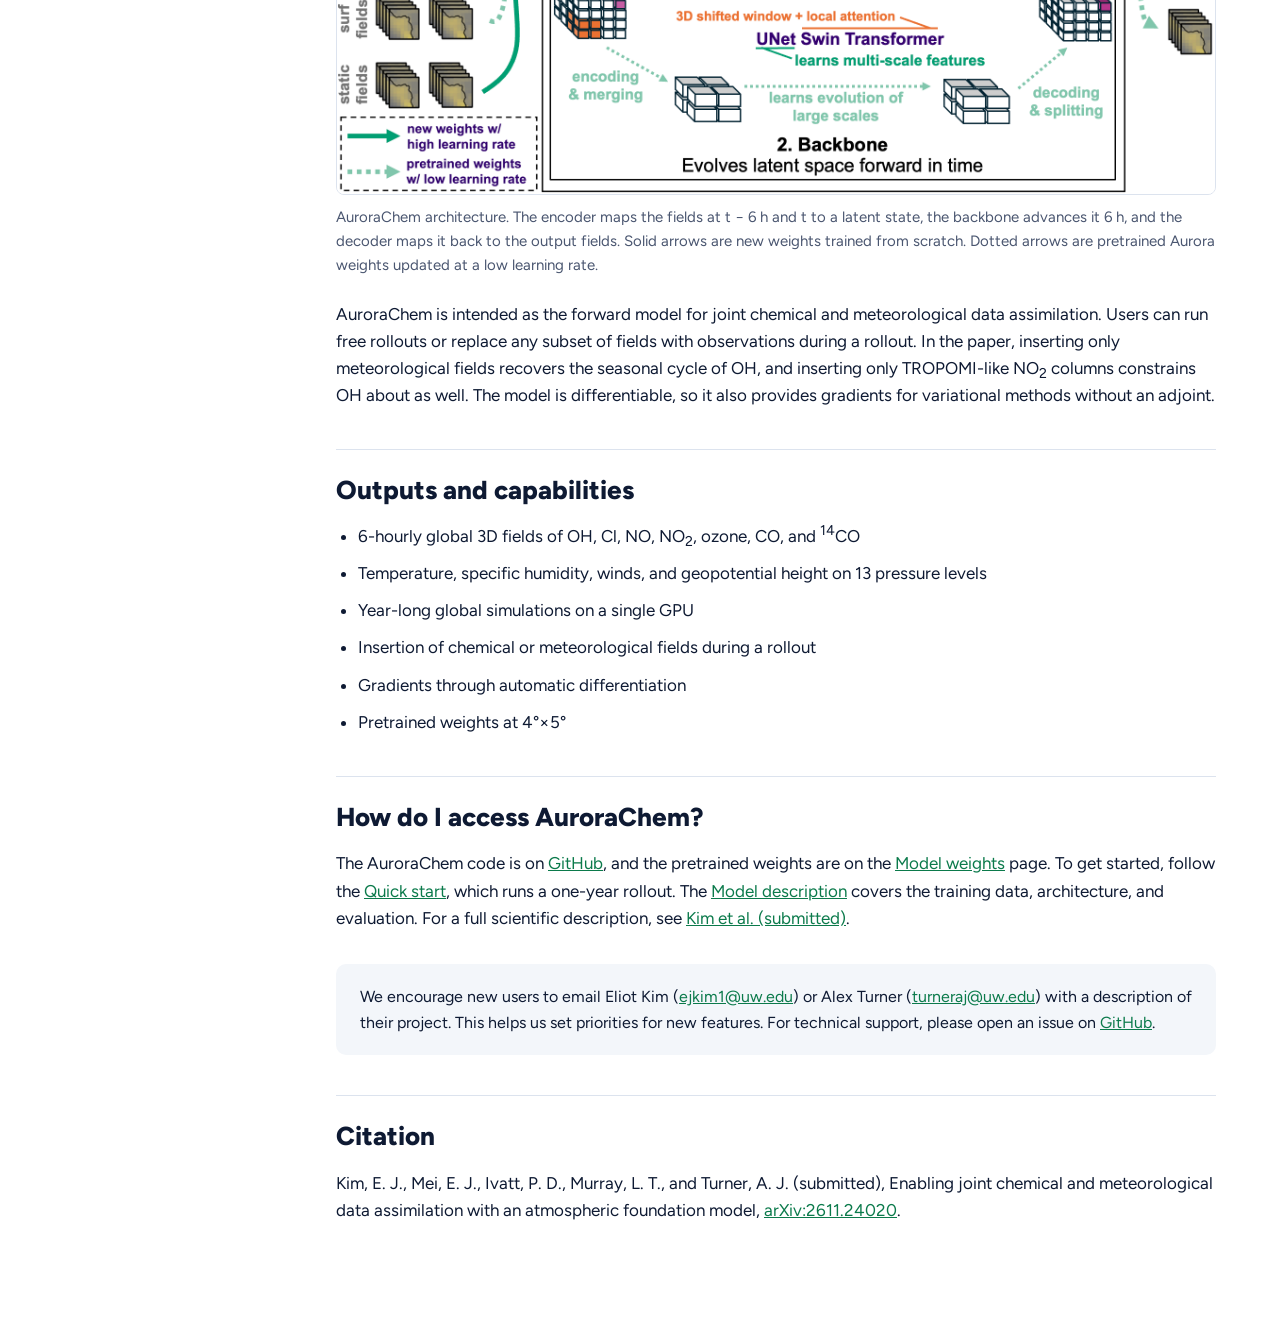
==== commit dc0340cd: "Updating website, A. Turner" ====
--- a/index.html
+++ b/index.html
@@ -4,7 +4,7 @@
   <meta charset="utf-8">
   <meta name="viewport" content="width=device-width, initial-scale=1">
   <title>AuroraChem</title>
-  <meta name="description" content="AuroraChem is a machine learning model that simulates global atmospheric chemistry and meteorology together.">
+  <meta name="description" content="AuroraChem is an atmospheric foundation model for chemistry and meteorology.">
   <link rel="icon" href="images/logo.ico">
   <link rel="preconnect" href="https://fonts.googleapis.com">
   <link rel="preconnect" href="https://fonts.gstatic.com" crossorigin>
@@ -84,14 +84,14 @@
         </ul>
 
         <h2>How do I access AuroraChem?</h2>
-        <p>The AuroraChem code is on <a href="https://github.com/AuroraChem/AuroraChem">GitHub</a>, and the pretrained weights are on the <a href="model-weights.html">Model weights</a> page. To get started, follow the <a href="quick-start.html">Quick start</a>, which runs a one-year rollout. The <a href="model.html">Model description</a> covers the training data, architecture, and evaluation. For a full scientific description, see <a href="publications.html">Kim et al. (submitted)</a>.</p>
+        <p>The AuroraChem code is on <a href="https://github.com/AuroraChem/AuroraChem">GitHub</a>, and the pretrained weights are on the <a href="model-weights.html">Model weights</a> page. To get started, follow the <a href="quick-start.html">Quick start</a>, which runs a one-year rollout. The <a href="model.html">Model description</a> covers the training data, architecture, and evaluation. For a full scientific description, see <a href="https://arxiv.org/abs/2611.24020" target="_blank">Kim et al. (submitted)</a>.</p>
 
         <div class="callout">
           We encourage new users to email Eliot Kim (<a href="mailto:ejkim1@uw.edu">ejkim1@uw.edu</a>) or Alex Turner (<a href="mailto:turneraj@uw.edu">turneraj@uw.edu</a>) with a description of their project. This helps us set priorities for new features. For technical support, please open an issue on <a href="https://github.com/AuroraChem/AuroraChem">GitHub</a>.
         </div>
 
         <h2>Citation</h2>
-        <p>Kim, E. J., Mei, E. J., Ivatt, P. D., Murray, L. T., and Turner, A. J. (submitted), Enabling joint chemical and meteorological data assimilation with an atmospheric foundation model, <i>submitted</i>.</p>
+        <p>Kim, E. J., Mei, E. J., Ivatt, P. D., Murray, L. T., and Turner, A. J. (submitted), Enabling joint chemical and meteorological data assimilation with an atmospheric foundation model, <a href="https://arxiv.org/abs/2611.24020" target="_blank">arXiv:2611.24020</a>.</p>
       </div>
     </main>
   </div>
